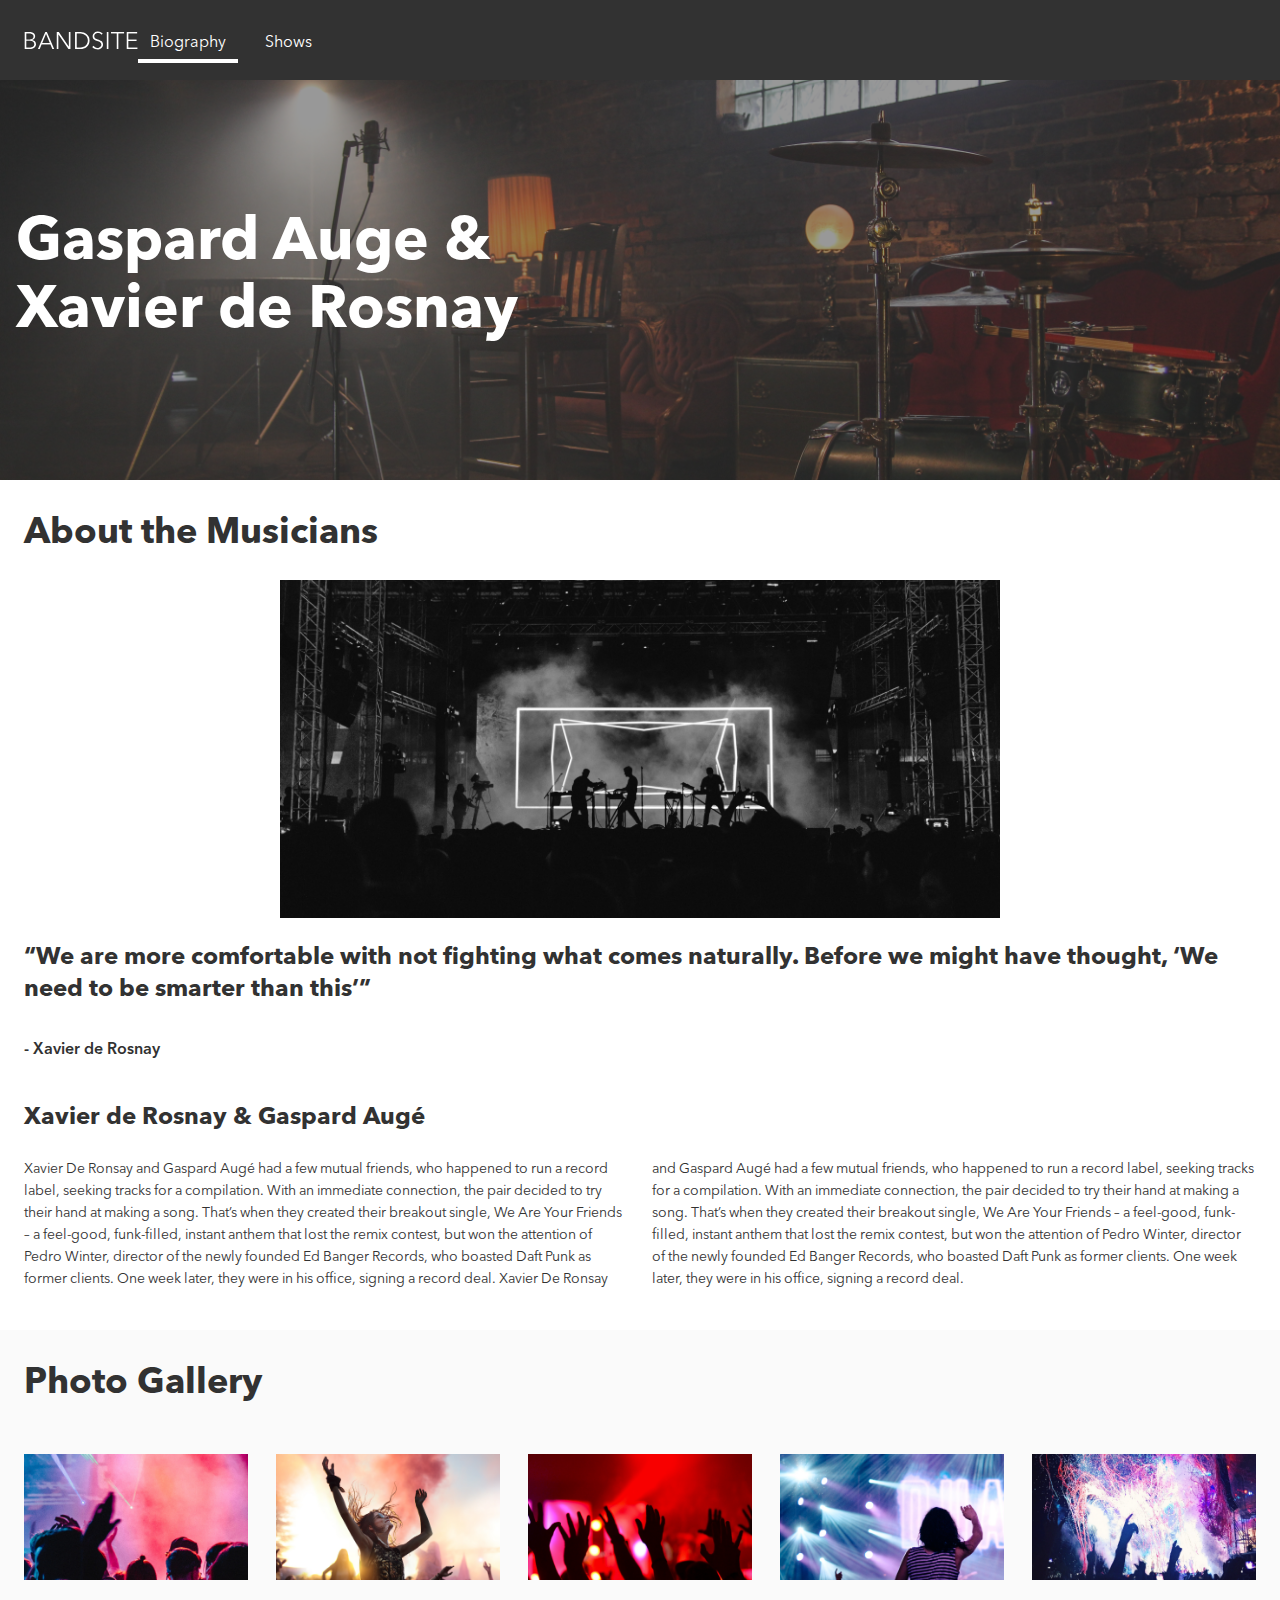
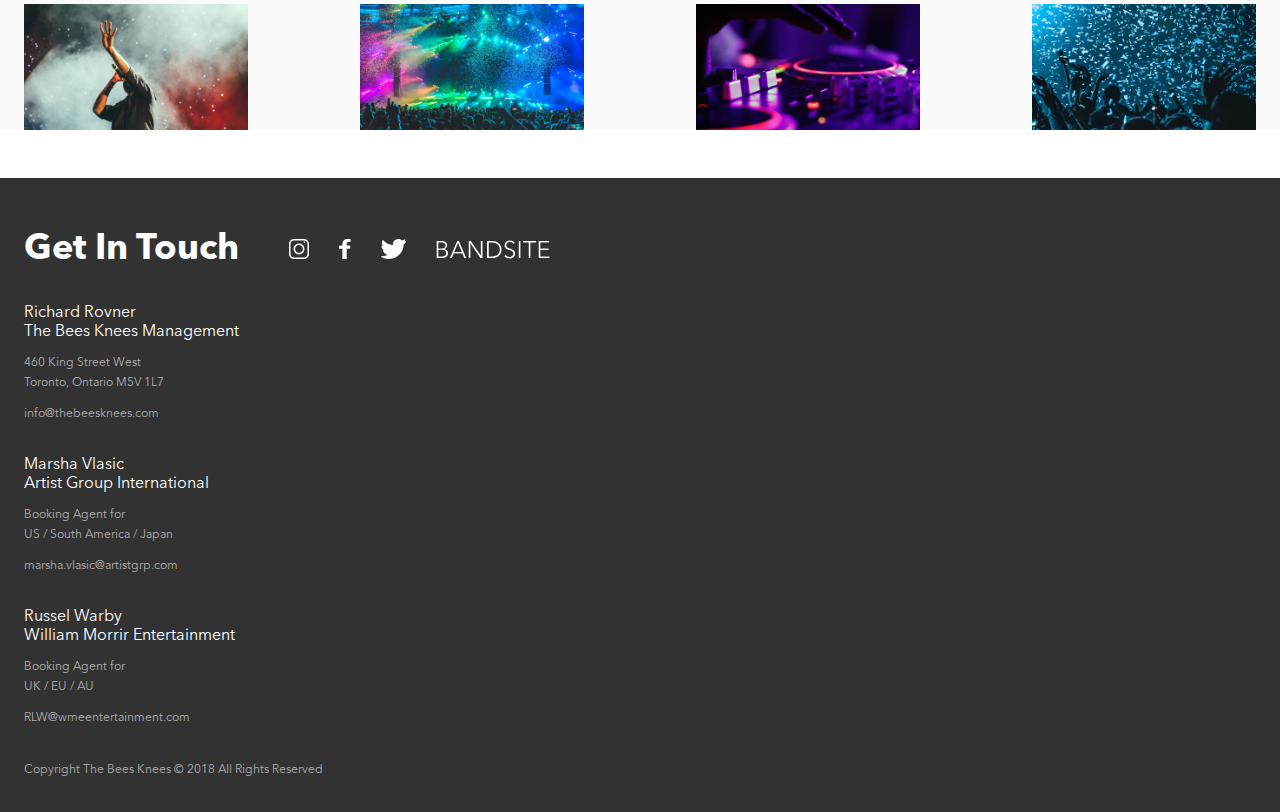
==== sprint-1/biography/index.html @ c5483851 "first commit" ====
<!DOCTYPE html>
<html lang="en">
<head>
    <meta charset="UTF-8">
    <meta name="viewport" content="width=device-width, initial-scale=1.0">
    <meta http-equiv="X-UA-Compatible" content="ie=edge">
    <link rel="stylesheet" href="../styles/styles.css">
    <title>BANDSITE</title>
</head>
<body>
    <header class="header">
        <nav class="header__nav-bar">
            <a class="header__logo-link" href="../home/index.html"><img class="header__nav-logo" src="../assets/logo/logo-bandsite.svg" alt="bandsite logo and can link you to the homepage"></a>
            <ul class="header__nav-list">
                <li class="header__nav-list-item header__current-site"><a class="header__nav-link" href="index.html">Biography</a></li>
                <li class="header__nav-list-item"><a class="header__nav-link" href="../shows/index.html">Shows</a></li>
            </ul>
        </nav>
    </header>
    <section class="hero">
        <img class="hero__img" src="../assets/images/hero-image.jpg" alt="hero image of usual band instruments">
        <h1 class="hero__txt font-header font-hero-header">Gaspard Auge &<br>Xavier de Rosnay</h1>
    </section>
    <main class="main">
        <article class="main__article">
            <h1 class="main__article-title font-header">About the Musicians</h1>
            <img class="main__article-img" src="../assets/images/article-image.jpg" alt="silhouette of a band on stage">
            <h2  class="main__quote font-subheader font-header2">“We are more comfortable with not fighting what comes naturally. Before we might have thought, ‘We need to be smarter than this’”</h2>
            <p class="main__quotee font-subheader">- Xavier de Rosnay</p>
            <h2 class="main__musician-name font-subheader font-header2">Xavier de Rosnay & Gaspard Augé</h2>
            <p class="main__musician-info font-paragraph">Xavier De Ronsay and Gaspard Augé had a few mutual friends, who happened to run a record label, seeking tracks for a compilation. With an immediate connection, the pair decided to try their hand at making a song. That’s when they created their breakout single, We Are Your Friends – a feel-good, funk-filled, instant anthem that lost the remix contest, but won the attention of Pedro Winter, director of the newly founded Ed Banger Records, who boasted Daft Punk as former clients. One week later, they were in his office, signing a record deal. Xavier De Ronsay and Gaspard Augé had a few mutual friends, who happened to run a record label, seeking tracks for a compilation. With an immediate connection, the pair decided to try their hand at making a song. That’s when they created their breakout single, We Are Your Friends – a feel-good, funk-filled, instant anthem that lost the remix contest, but won the attention of Pedro Winter, director of the newly founded Ed Banger Records, who boasted Daft Punk as former clients. One week later, they were in his office, signing a record deal.</p>
        </article>
        <section class="main__gallery">
            <h1 class="main__gallery-title font-header">Photo Gallery</h1>
            <section class="gallery main__gallery-imgs">
                <img class="gallery__img" src="../assets/images/Photo-gallery-1.jpg" alt="silhouette of a crowd">
                <img class="gallery__img" src="../assets/images/Photo-gallery-2.jpg" alt="women with her arm raised">
                <img class="gallery__img" src="../assets/images/Photo-gallery-3.jpg" alt="hands in the air">
                <img class="gallery__img" src="../assets/images/Photo-gallery-4.jpg" alt="a person facing a stage">
                <img class="gallery__img" src="../assets/images/Photo-gallery-5.jpg" alt="a blast of confetti">
                <img class="gallery__img" src="../assets/images/Photo-gallery-6.jpg" alt="singer surrounded by visual effects">
                <img class="gallery__img" src="../assets/images/Photo-gallery-7.jpg" alt="stage lit with color">
                <img class="gallery__img" src="../assets/images/Photo-gallery-8.jpg" alt="dj turn table"">
                <img class="gallery__img" src="../assets/images/Photo-gallery-9.jpg" alt="confetti raining on a crowd">
            </section>
        </section>
    </main>
    <footer class="footer">
        <nav class="footer__nav-bar">
            <h1 class="footer__nav-greeting font-header">Get In Touch</h1>
            <ul class="footer__nav-list">
                <li class="footer__nav-list-item"><a class="footer__nav-link" href=""><img class="footer__nav-img" src="../assets/icons/icon-instagram.svg" alt="instagram logo"></a></li>
                <li class="footer__nav-list-item"><a class="footer__nav-link" href=""><img class="footer__nav-img" src="../assets/icons/icon-facebook.svg" alt="facebook logo"></a></li>
                <li class="footer__nav-list-item"><a class="footer__nav-link" href=""><img class="footer__nav-img" src="../assets/icons/icon-twitter.svg" alt="twitter logo"></a></li>
            </ul>
            <a class="footer__nav-link"><img class="footer__nav-logo-img" src="../assets/logo/logo-bandsite.svg" alt="bandsite logo and is a link that takes you to the homepage"></a>
        </nav>
        <section class="footer__contacts">
            <article class="footer__contact-info">
                <section class="footer__contact-name">Richard Rovner<br>The Bees Knees Management</section>
                <section class="footer__contact-address font-label">460 King Street West<br>Toronto, Ontario M5V 1L7</section>
                <section class="footer__contact-email"><a class="footer__contact-mailto font-label" href="mailto:info@thebeesknees.com">info@thebeesknees.com</a></section>
            </article>
            <article class="footer__contact-info">
                <section class="footer__contact-name">Marsha Vlasic<br>Artist Group International</section>
                <section class="footer__contact-address font-label">Booking Agent for<br>US / South America / Japan</section>
                <section class="footer__contact-email"><a class="footer__contact-mailto font-label" href="mailto:marsha.vlasic@artistgrp.com">marsha.vlasic@artistgrp.com</a></section>
            </article>
            <article class="footer__contact-info">
                <section class="footer__contact-name">Russel Warby<br>William Morrir Entertainment </section>
                <section class="footer__contact-address font-label">Booking Agent for<br>UK / EU / AU</section>
                <section class="footer__contact-email"><a class="footer__contact-mailto font-label" href="mailto:RLW@wmeentertainment.com">RLW@wmeentertainment.com</a></section>
            </article>
        </section>
        <section class="footer__copyright">
            <p class="footer__copyright-info font-label">Copyright The Bees Knees © 2018 All Rights Reserved</p>            
        </section>
    </footer>
</body>
</html>
---- sprint-1/styles/styles.css ----
@import url(variables.scss);
@font-face {
  font-family: "Avenir Next";
  src: url(../assets/fonts/avenir-next-pro-lt/avenir-next-lt-pro-regular.otf);
}

@font-face {
  font-family: "avenir next demi bold";
  src: url(../assets/fonts/avenir-next-pro-lt/avenir-next-lt-pro-demi.otf);
}

@font-face {
  font-family: "avenir next bold";
  src: url(../assets/fonts/avenir-next-pro-lt/avenir-next-lt-pro-bold.otf);
}

html,
body {
  padding: 0;
  margin: 0;
  -webkit-box-sizing: border-box;
          box-sizing: border-box;
  font-family: "Avenir Next";
  color: #323232;
}

*,
*::before,
*::after {
  -webkit-box-sizing: inherit;
          box-sizing: inherit;
}

.font-label {
  font-size: 12px;
  line-height: 20px;
  color: #AFAFAF;
  text-decoration: none;
}

.font-paragraph {
  font-size: 13px;
  line-height: 18px;
}

.font-subheader {
  font-family: "avenir next demi bold";
  font-size: 14px;
  line-height: 22px;
}

.font-header {
  font-family: "avenir next bold";
  font-size: 24px;
  line-height: 32px;
}

.header__nav-bar {
  background-color: #323232;
  width: 100%;
  height: 80px;
  display: -webkit-box;
  display: -ms-flexbox;
  display: flex;
  -webkit-box-orient: vertical;
  -webkit-box-direction: normal;
      -ms-flex-direction: column;
          flex-direction: column;
  -webkit-box-align: center;
      -ms-flex-align: center;
          align-items: center;
  -webkit-box-pack: end;
      -ms-flex-pack: end;
          justify-content: flex-end;
}

.header__logo-link {
  height: 19px;
}

.header__nav-list {
  width: 100%;
  list-style: none;
  padding: 16px 0 0 0;
  margin: 0;
  display: -webkit-box;
  display: -ms-flexbox;
  display: flex;
}

.header__nav-list-item {
  width: 50%;
  text-align: center;
}

.header__current-site {
  padding: 0 0 6px 0;
  border-bottom: solid 4px white;
}

.header__nav-link {
  color: white;
  text-decoration: none;
}

.hero {
  display: -webkit-box;
  display: -ms-flexbox;
  display: flex;
  -webkit-box-orient: horizontal;
  -webkit-box-direction: normal;
      -ms-flex-flow: row wrap;
          flex-flow: row wrap;
  position: relative;
  background-color: rgba(50, 50, 50, 0.5);
}

.hero__img {
  z-index: -1;
  width: 100%;
  height: 183px;
  -o-object-fit: cover;
     object-fit: cover;
}

.hero__txt {
  color: white;
  position: absolute;
  top: 60px;
  left: 16px;
  margin: 0;
}

.main__article {
  padding: 0 16px;
  display: -webkit-box;
  display: -ms-flexbox;
  display: flex;
  -webkit-box-orient: vertical;
  -webkit-box-direction: normal;
      -ms-flex-flow: column wrap;
          flex-flow: column wrap;
}

.main__article-title {
  padding: 32px 0 0 0;
  margin: 0;
}

.main__article-img {
  -ms-flex-item-align: center;
      -ms-grid-row-align: center;
      align-self: center;
  width: 288px;
  padding: 24px 0 0 0;
}

.main__quote {
  padding: 24px 0 0 0;
  margin: 0;
}

.main__quotee {
  padding: 32px 0 0 0;
  margin: 0;
}

.main__musician-name {
  padding: 40px 0 0 0;
  margin: 0;
}

.main__musician-info {
  padding: 24px 0 40px 0;
  margin: 0;
}

.main__gallery {
  padding: 0 16px;
  display: -webkit-box;
  display: -ms-flexbox;
  display: flex;
  -webkit-box-orient: vertical;
  -webkit-box-direction: normal;
      -ms-flex-direction: column;
          flex-direction: column;
  background-color: #FAFAFA;
}

.main__gallery-title {
  padding: 32px 0 24px 0;
  margin: 0;
}

.gallery {
  display: -webkit-box;
  display: -ms-flexbox;
  display: flex;
  -webkit-box-orient: vertical;
  -webkit-box-direction: normal;
      -ms-flex-direction: column;
          flex-direction: column;
  -webkit-box-align: center;
      -ms-flex-align: center;
          align-items: center;
}

.gallery__img {
  width: 288px;
  padding: 0 0 16px 0;
}

.footer {
  background-color: #323232;
  width: 100%;
  color: white;
  padding: 0 11px;
}

.footer__nav-greeting {
  margin: 0;
  padding: 48px 0 0 0;
  font-size: 36px;
}

.footer__nav-list {
  list-style: none;
  width: 130px;
  padding: 28px 0 0 5px;
  margin: 0;
  display: -webkit-box;
  display: -ms-flexbox;
  display: flex;
  -webkit-box-pack: justify;
      -ms-flex-pack: justify;
          justify-content: space-between;
}

.footer__nav-logo-img {
  display: none;
}

.footer__contact-name {
  padding: 32px 0 0 0;
}

.footer__contact-address {
  padding: 11px 0 0 0;
}

.footer__contact-email {
  padding: 11px 0 0 0;
}

.footer__copyright-info {
  margin: 0;
  padding: 32px 0;
}

@media screen and (min-width: 768px) {
  .font-label {
    font-size: 12px;
    line-height: 20px;
  }
  .font-list-contact {
    font-size: 14px;
    line-height: 20px;
  }
  .font-paragraph {
    font-size: 14px;
    line-height: 22px;
  }
  .font-subheader {
    font-size: 16px;
    line-height: 24px;
  }
  .font-header2 {
    font-family: "avenir next bold";
    font-size: 24px;
    line-height: 32px;
  }
  .font-header {
    font-size: 36px;
    line-height: 44px;
  }
  .font-hero-header {
    font-family: "avenir next bold";
    font-size: 60px;
    line-height: 68px;
  }
  .header__nav-bar {
    -webkit-box-orient: horizontal;
    -webkit-box-direction: normal;
        -ms-flex-direction: row;
            flex-direction: row;
    padding: 0 24px;
  }
  .header__nav-list-item {
    width: 100px;
  }
  .hero__img {
    height: 400px;
  }
  .hero__txt {
    top: 130px;
  }
  .main__article {
    padding: 0 24px;
  }
  .main__article-img {
    width: 720px;
    height: 362px;
    -o-object-fit: cover;
       object-fit: cover;
  }
  .main__musician-info {
    -webkit-column-count: 2;
            column-count: 2;
    -webkit-column-gap: 24px;
            column-gap: 24px;
  }
  .main__gallery {
    padding: 0 24px;
  }
  .gallery {
    display: -webkit-box;
    display: -ms-flexbox;
    display: flex;
    -webkit-box-orient: horizontal;
    -webkit-box-direction: normal;
        -ms-flex-flow: row wrap;
            flex-flow: row wrap;
    -webkit-box-pack: justify;
        -ms-flex-pack: justify;
            justify-content: space-between;
  }
  .gallery__img {
    -webkit-box-sizing: content-box;
            box-sizing: content-box;
    width: 224px;
    height: 126px;
    -o-object-fit: cover;
       object-fit: cover;
    padding: 24px 0 0 0;
  }
  .footer {
    padding: 0 24px;
    margin: 48px 0 0 0;
  }
  .footer__nav-bar {
    display: -webkit-box;
    display: -ms-flexbox;
    display: flex;
    -webkit-box-align: baseline;
        -ms-flex-align: baseline;
            align-items: baseline;
  }
  .footer__nav-greeting {
    padding: 50px 0 0 0;
  }
  .footer__nav-list {
    padding: 0 0 0 50px;
    width: auto;
  }
  .footer__nav-list-item {
    padding: 0 30px 0 0;
  }
  .footer__nav-logo-img {
    display: inline-block;
  }
}
/*# sourceMappingURL=styles.css.map */
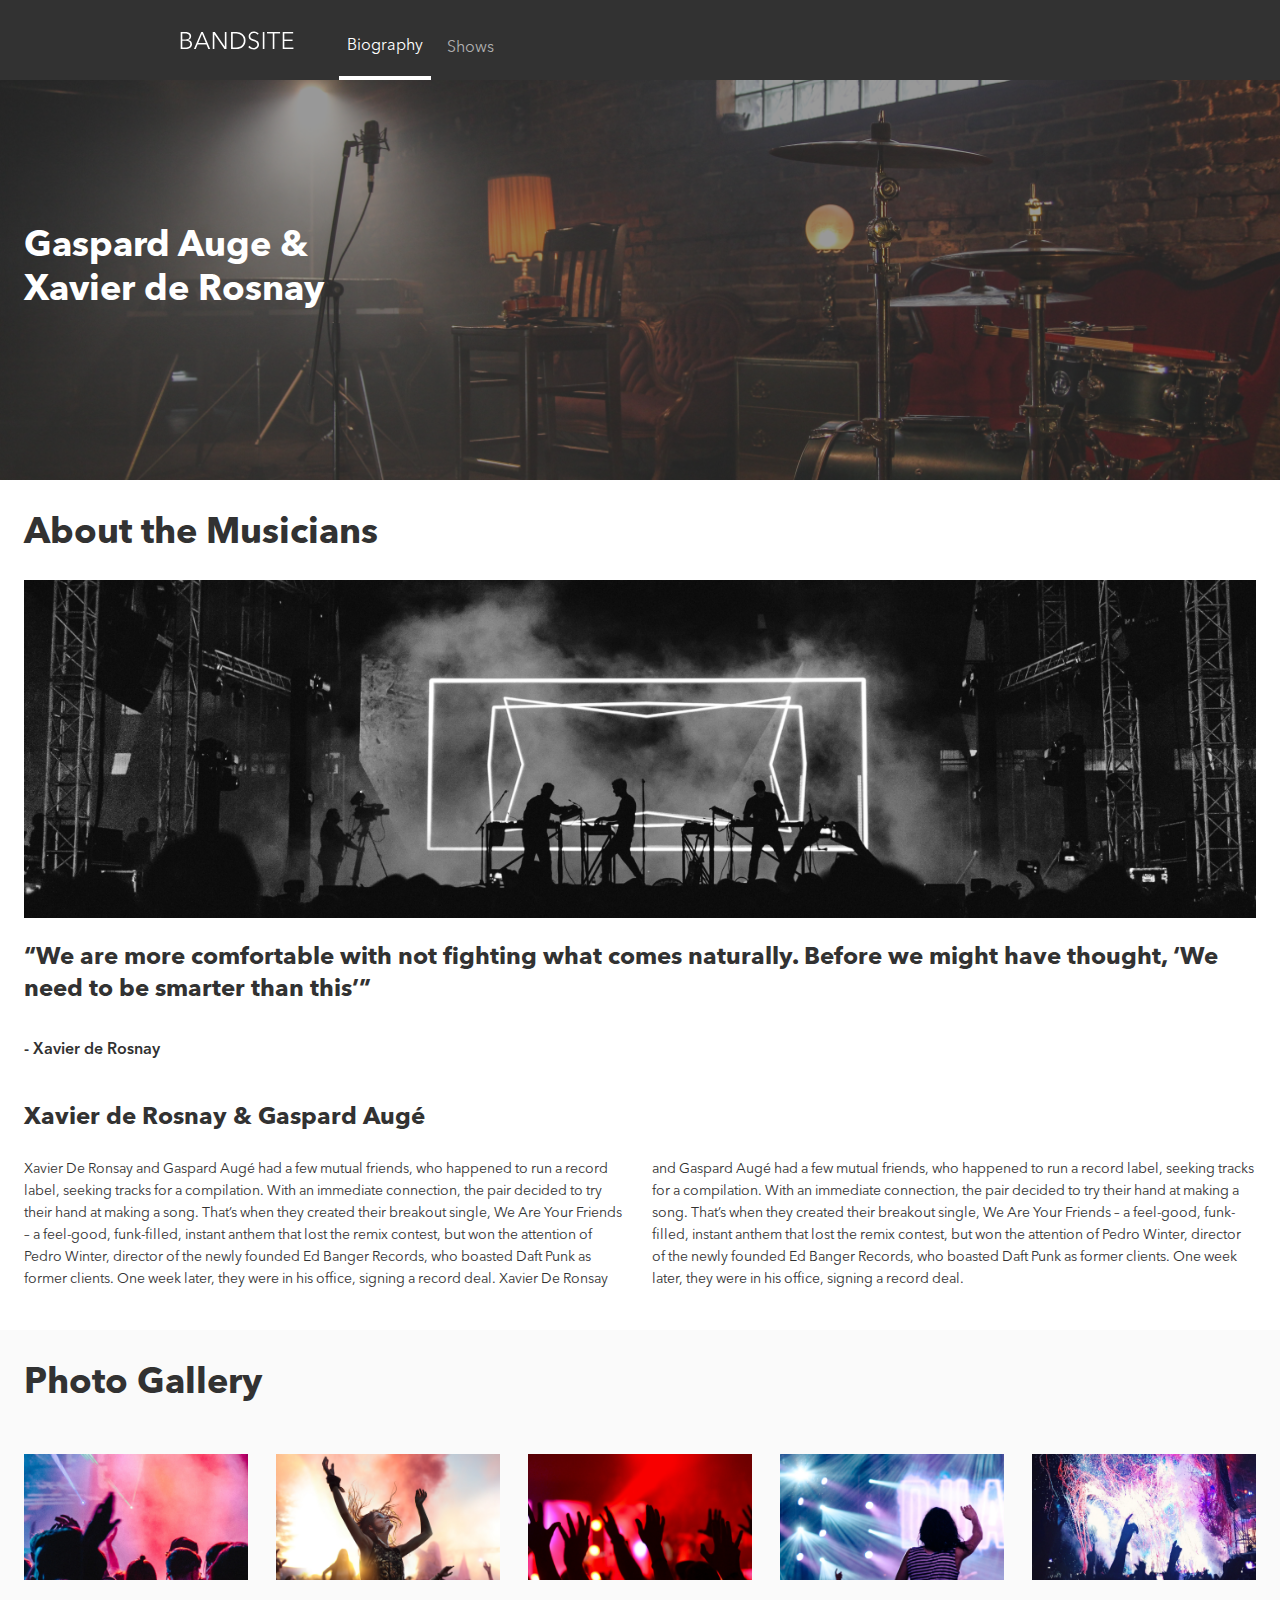
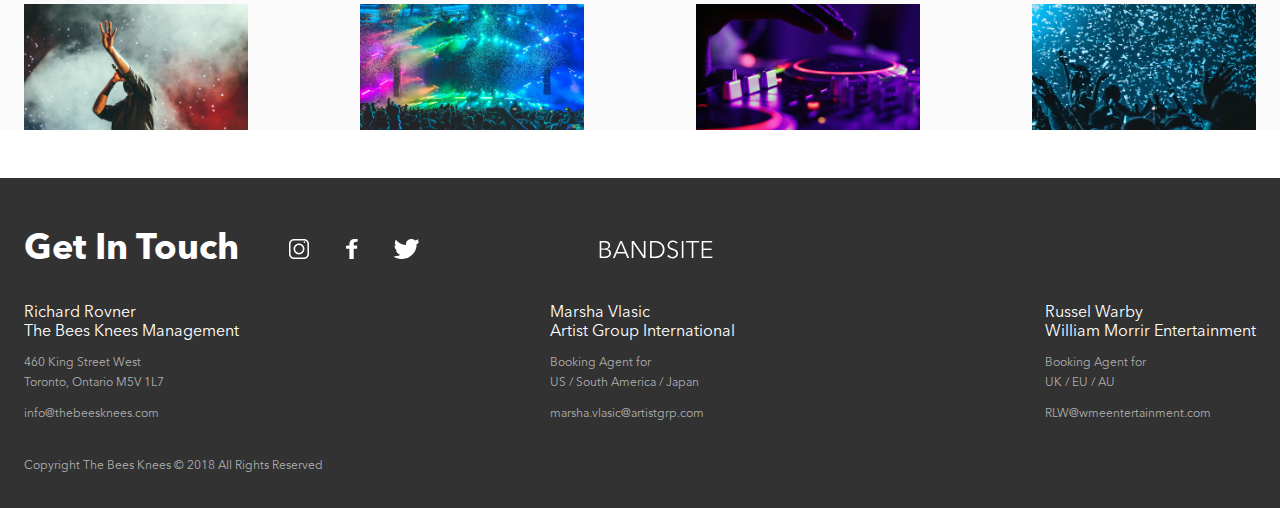
==== commit 0aa661b4: "completed tablet view" ====
--- a/sprint-1/biography/index.html
+++ b/sprint-1/biography/index.html
@@ -12,7 +12,7 @@
         <nav class="header__nav-bar">
             <a class="header__logo-link" href="../home/index.html"><img class="header__nav-logo" src="../assets/logo/logo-bandsite.svg" alt="bandsite logo and can link you to the homepage"></a>
             <ul class="header__nav-list">
-                <li class="header__nav-list-item header__current-site"><a class="header__nav-link" href="index.html">Biography</a></li>
+                <li class="header__nav-list-item header__current-site"><a class="header__nav-link header__current-link" href="index.html">Biography</a></li>
                 <li class="header__nav-list-item"><a class="header__nav-link" href="../shows/index.html">Shows</a></li>
             </ul>
         </nav>
@@ -73,7 +73,7 @@
             </article>
         </section>
         <section class="footer__copyright">
-            <p class="footer__copyright-info font-label">Copyright The Bees Knees © 2018 All Rights Reserved</p>            
+            <p class="footer__copyright-info font-label">Copyright The Bees Knees © 2018<br class="footer__copyright-break"> All Rights Reserved</p>            
         </section>
     </footer>
 </body>
--- a/sprint-1/styles/styles.css
+++ b/sprint-1/styles/styles.css
@@ -38,9 +38,21 @@
   text-decoration: none;
 }
 
+.font-list-contact {
+  font-size: 14px;
+  line-height: 20px;
+}
+
 .font-paragraph {
   font-size: 13px;
   line-height: 18px;
+}
+
+@media screen and (min-width: 321px) {
+  .font-paragraph {
+    font-size: 14px;
+    line-height: 22px;
+  }
 }
 
 .font-subheader {
@@ -49,10 +61,36 @@
   line-height: 22px;
 }
 
+@media screen and (min-width: 321px) {
+  .font-subheader {
+    font-size: 16px;
+    line-height: 24px;
+  }
+}
+
+@media screen and (min-width: 321px) {
+  .font-header2 {
+    font-family: "avenir next bold";
+    font-size: 24px;
+    line-height: 32px;
+  }
+}
+
 .font-header {
   font-family: "avenir next bold";
   font-size: 24px;
   line-height: 32px;
+}
+
+@media screen and (min-width: 321px) {
+  .font-header {
+    font-size: 36px;
+    line-height: 44px;
+  }
+}
+
+.header {
+  width: 100%;
 }
 
 .header__nav-bar {
@@ -74,10 +112,39 @@
           justify-content: flex-end;
 }
 
+@media screen and (min-width: 321px) {
+  .header__nav-bar {
+    -webkit-box-orient: horizontal;
+    -webkit-box-direction: normal;
+        -ms-flex-direction: row;
+            flex-direction: row;
+    padding: 0 24px;
+    -webkit-box-align: baseline;
+        -ms-flex-align: baseline;
+            align-items: baseline;
+    -webkit-box-pack: start;
+        -ms-flex-pack: start;
+            justify-content: flex-start;
+    overflow: auto;
+  }
+}
+
+@media screen and (min-width: 321px) and (min-width: 769px) {
+  .header__nav-bar {
+    padding: 0 180px;
+  }
+}
+
 .header__logo-link {
   height: 19px;
 }
 
+@media screen and (min-width: 321px) {
+  .header__logo-link {
+    padding: 0 45px 0 0;
+  }
+}
+
 .header__nav-list {
   width: 100%;
   list-style: none;
@@ -86,6 +153,12 @@
   display: -webkit-box;
   display: -ms-flexbox;
   display: flex;
+}
+
+@media screen and (min-width: 321px) {
+  .header__nav-list {
+    padding: 0;
+  }
 }
 
 .header__nav-list-item {
@@ -93,14 +166,38 @@
   text-align: center;
 }
 
+@media screen and (min-width: 321px) {
+  .header__nav-list-item {
+    width: auto;
+    height: 80px;
+    display: -webkit-box;
+    display: -ms-flexbox;
+    display: flex;
+    -webkit-box-align: center;
+        -ms-flex-align: center;
+            align-items: center;
+    padding: 16px 16px 0 16px;
+  }
+}
+
 .header__current-site {
   padding: 0 0 6px 0;
   border-bottom: solid 4px white;
 }
 
+@media screen and (min-width: 321px) {
+  .header__current-site {
+    padding: 16px 8px 0 8px;
+  }
+}
+
 .header__nav-link {
-  color: white;
+  color: #AFAFAF;
   text-decoration: none;
+}
+
+.header__current-link {
+  color: #FFFFFF;
 }
 
 .hero {
@@ -123,6 +220,12 @@
      object-fit: cover;
 }
 
+@media screen and (min-width: 321px) {
+  .hero__img {
+    height: 400px;
+  }
+}
+
 .hero__txt {
   color: white;
   position: absolute;
@@ -131,6 +234,13 @@
   margin: 0;
 }
 
+@media screen and (min-width: 321px) {
+  .hero__txt {
+    top: 145px;
+    left: 24px;
+  }
+}
+
 .main__article {
   padding: 0 16px;
   display: -webkit-box;
@@ -142,6 +252,12 @@
           flex-flow: column wrap;
 }
 
+@media screen and (min-width: 321px) {
+  .main__article {
+    padding: 0 24px;
+  }
+}
+
 .main__article-title {
   padding: 32px 0 0 0;
   margin: 0;
@@ -151,8 +267,17 @@
   -ms-flex-item-align: center;
       -ms-grid-row-align: center;
       align-self: center;
-  width: 288px;
+  width: 100%;
+  height: 145px;
   padding: 24px 0 0 0;
+  -o-object-fit: cover;
+     object-fit: cover;
+}
+
+@media screen and (min-width: 321px) {
+  .main__article-img {
+    height: 362px;
+  }
 }
 
 .main__quote {
@@ -173,6 +298,15 @@
 .main__musician-info {
   padding: 24px 0 40px 0;
   margin: 0;
+}
+
+@media screen and (min-width: 321px) {
+  .main__musician-info {
+    -webkit-column-count: 2;
+            column-count: 2;
+    -webkit-column-gap: 24px;
+            column-gap: 24px;
+  }
 }
 
 .main__gallery {
@@ -185,6 +319,12 @@
       -ms-flex-direction: column;
           flex-direction: column;
   background-color: #FAFAFA;
+}
+
+@media screen and (min-width: 321px) {
+  .main__gallery {
+    padding: 0 24px;
+  }
 }
 
 .main__gallery-title {
@@ -205,123 +345,7 @@
           align-items: center;
 }
 
-.gallery__img {
-  width: 288px;
-  padding: 0 0 16px 0;
-}
-
-.footer {
-  background-color: #323232;
-  width: 100%;
-  color: white;
-  padding: 0 11px;
-}
-
-.footer__nav-greeting {
-  margin: 0;
-  padding: 48px 0 0 0;
-  font-size: 36px;
-}
-
-.footer__nav-list {
-  list-style: none;
-  width: 130px;
-  padding: 28px 0 0 5px;
-  margin: 0;
-  display: -webkit-box;
-  display: -ms-flexbox;
-  display: flex;
-  -webkit-box-pack: justify;
-      -ms-flex-pack: justify;
-          justify-content: space-between;
-}
-
-.footer__nav-logo-img {
-  display: none;
-}
-
-.footer__contact-name {
-  padding: 32px 0 0 0;
-}
-
-.footer__contact-address {
-  padding: 11px 0 0 0;
-}
-
-.footer__contact-email {
-  padding: 11px 0 0 0;
-}
-
-.footer__copyright-info {
-  margin: 0;
-  padding: 32px 0;
-}
-
-@media screen and (min-width: 768px) {
-  .font-label {
-    font-size: 12px;
-    line-height: 20px;
-  }
-  .font-list-contact {
-    font-size: 14px;
-    line-height: 20px;
-  }
-  .font-paragraph {
-    font-size: 14px;
-    line-height: 22px;
-  }
-  .font-subheader {
-    font-size: 16px;
-    line-height: 24px;
-  }
-  .font-header2 {
-    font-family: "avenir next bold";
-    font-size: 24px;
-    line-height: 32px;
-  }
-  .font-header {
-    font-size: 36px;
-    line-height: 44px;
-  }
-  .font-hero-header {
-    font-family: "avenir next bold";
-    font-size: 60px;
-    line-height: 68px;
-  }
-  .header__nav-bar {
-    -webkit-box-orient: horizontal;
-    -webkit-box-direction: normal;
-        -ms-flex-direction: row;
-            flex-direction: row;
-    padding: 0 24px;
-  }
-  .header__nav-list-item {
-    width: 100px;
-  }
-  .hero__img {
-    height: 400px;
-  }
-  .hero__txt {
-    top: 130px;
-  }
-  .main__article {
-    padding: 0 24px;
-  }
-  .main__article-img {
-    width: 720px;
-    height: 362px;
-    -o-object-fit: cover;
-       object-fit: cover;
-  }
-  .main__musician-info {
-    -webkit-column-count: 2;
-            column-count: 2;
-    -webkit-column-gap: 24px;
-            column-gap: 24px;
-  }
-  .main__gallery {
-    padding: 0 24px;
-  }
+@media screen and (min-width: 321px) {
   .gallery {
     display: -webkit-box;
     display: -ms-flexbox;
@@ -334,6 +358,14 @@
         -ms-flex-pack: justify;
             justify-content: space-between;
   }
+}
+
+.gallery__img {
+  width: 288px;
+  padding: 0 0 16px 0;
+}
+
+@media screen and (min-width: 321px) {
   .gallery__img {
     -webkit-box-sizing: content-box;
             box-sizing: content-box;
@@ -343,6 +375,16 @@
        object-fit: cover;
     padding: 24px 0 0 0;
   }
+}
+
+.footer {
+  background-color: #323232;
+  width: 100%;
+  color: white;
+  padding: 0 11px;
+}
+
+@media screen and (min-width: 321px) {
   .footer {
     padding: 0 24px;
     margin: 48px 0 0 0;
@@ -354,19 +396,93 @@
     -webkit-box-align: baseline;
         -ms-flex-align: baseline;
             align-items: baseline;
-  }
+    -ms-flex-wrap: wrap;
+        flex-wrap: wrap;
+  }
+}
+
+.footer__nav-greeting {
+  margin: 0;
+  padding: 48px 0 0 0;
+  font-size: 36px;
+}
+
+@media screen and (min-width: 321px) {
   .footer__nav-greeting {
     padding: 50px 0 0 0;
   }
+}
+
+.footer__nav-list {
+  list-style: none;
+  width: 130px;
+  padding: 28px 0 0 5px;
+  margin: 0;
+  display: -webkit-box;
+  display: -ms-flexbox;
+  display: flex;
+  -webkit-box-pack: justify;
+      -ms-flex-pack: justify;
+          justify-content: space-between;
+}
+
+@media screen and (min-width: 321px) {
   .footer__nav-list {
-    padding: 0 0 0 50px;
-    width: auto;
-  }
-  .footer__nav-list-item {
-    padding: 0 30px 0 0;
-  }
+    -webkit-box-sizing: content-box;
+            box-sizing: content-box;
+    padding: 0 180px 0 50px;
+  }
+}
+
+.footer__nav-logo-img {
+  display: none;
+}
+
+@media screen and (min-width: 321px) {
   .footer__nav-logo-img {
     display: inline-block;
   }
 }
+
+@media screen and (min-width: 321px) {
+  .footer__nav-link {
+    padding: 16px 0 0 0;
+  }
+}
+
+@media screen and (min-width: 321px) {
+  .footer__contacts {
+    display: -webkit-box;
+    display: -ms-flexbox;
+    display: flex;
+    -ms-flex-wrap: wrap;
+        flex-wrap: wrap;
+    -webkit-box-pack: justify;
+        -ms-flex-pack: justify;
+            justify-content: space-between;
+  }
+}
+
+.footer__contact-name {
+  padding: 32px 0 0 0;
+}
+
+.footer__contact-address {
+  padding: 11px 0 0 0;
+}
+
+.footer__contact-email {
+  padding: 11px 0 0 0;
+}
+
+.footer__copyright-info {
+  margin: 0;
+  padding: 32px 0;
+}
+
+@media screen and (min-width: 321px) {
+  .footer__copyright-break {
+    display: none;
+  }
+}
 /*# sourceMappingURL=styles.css.map */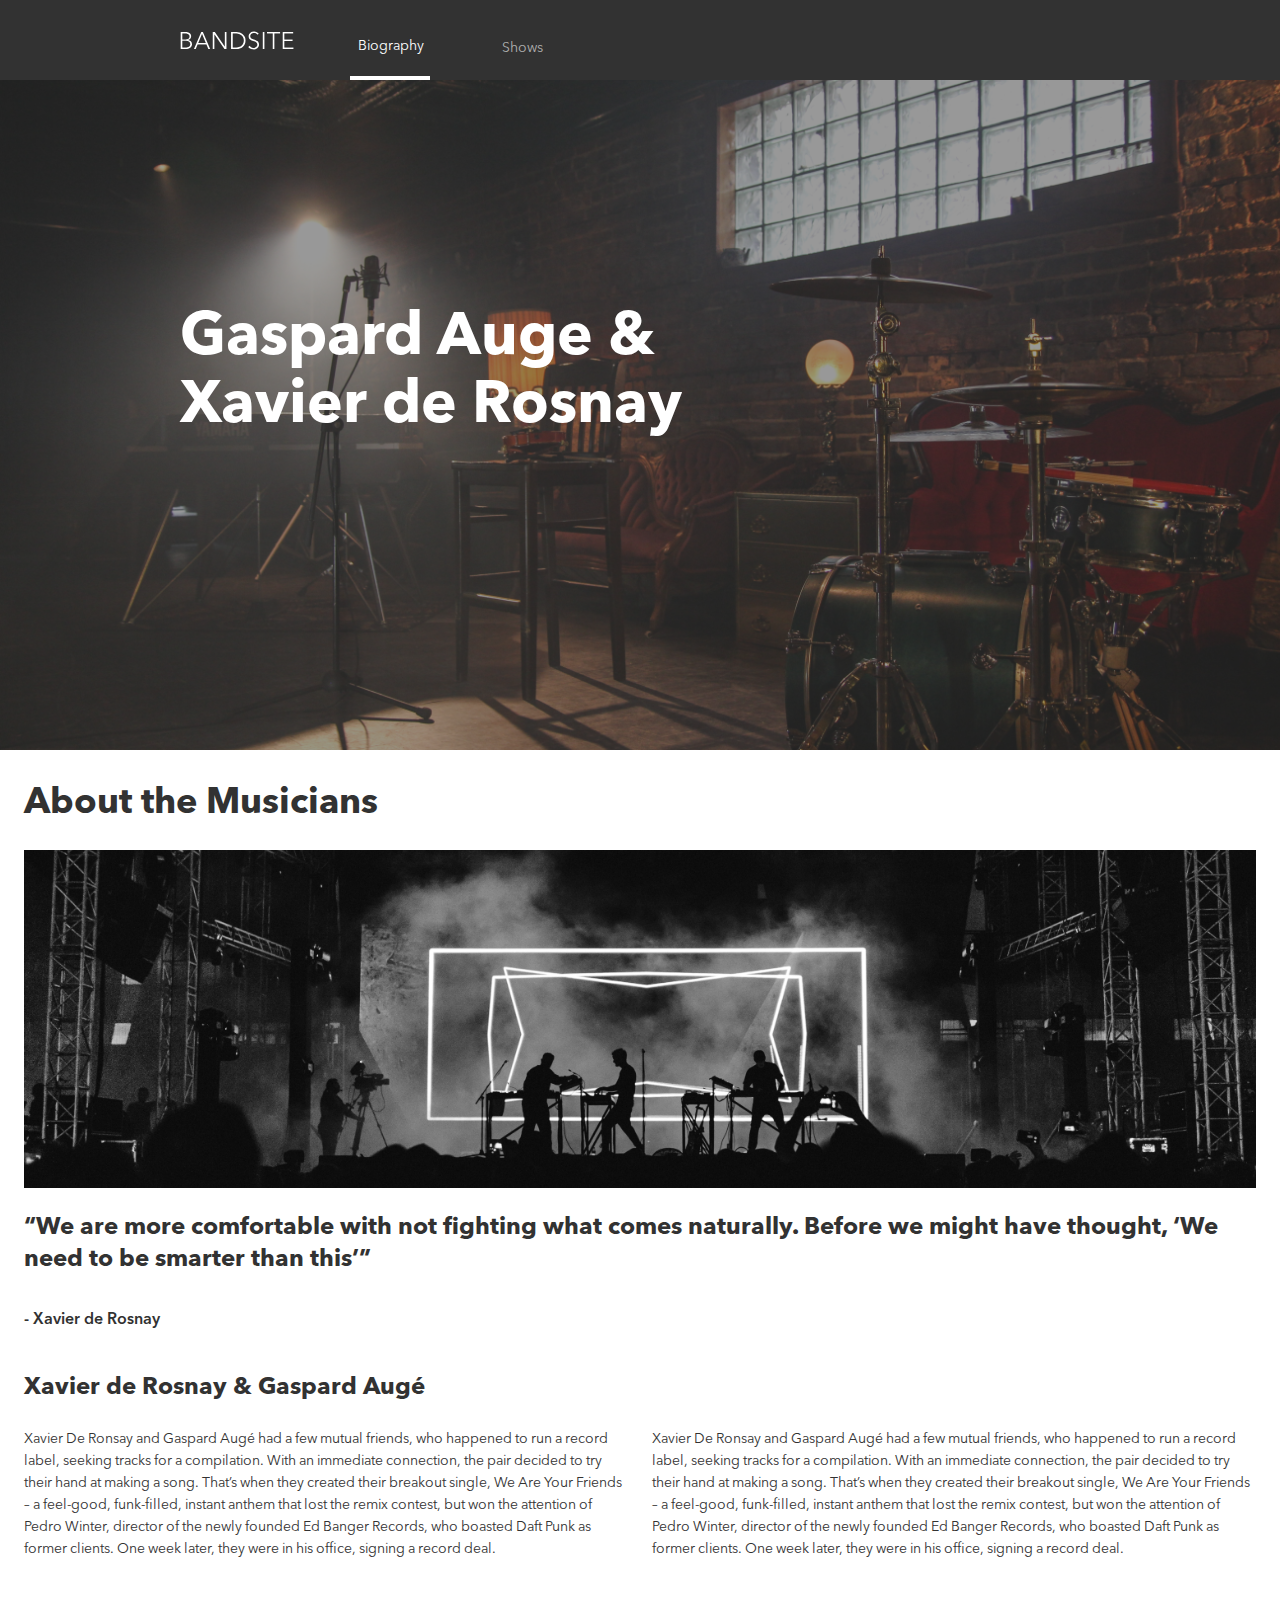
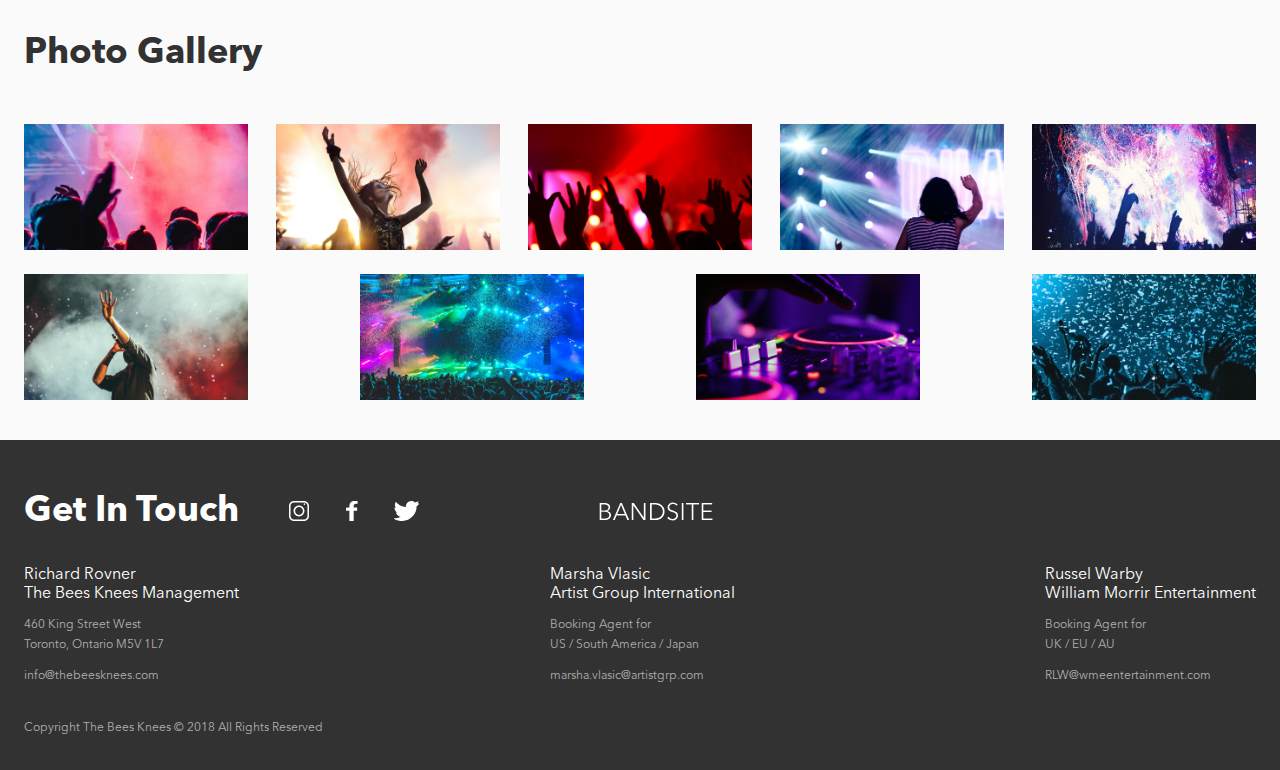
==== commit 34de0ade: "made corrections to the tablet and mobile views" ====
--- a/sprint-1/biography/index.html
+++ b/sprint-1/biography/index.html
@@ -19,7 +19,7 @@
     </header>
     <section class="hero">
         <img class="hero__img" src="../assets/images/hero-image.jpg" alt="hero image of usual band instruments">
-        <h1 class="hero__txt font-header font-hero-header">Gaspard Auge &<br>Xavier de Rosnay</h1>
+        <h1 class="hero__txt font-hero-header font-hero-header">Gaspard Auge &<br>Xavier de Rosnay</h1>
     </section>
     <main class="main">
         <article class="main__article">
@@ -28,8 +28,11 @@
             <h2  class="main__quote font-subheader font-header2">“We are more comfortable with not fighting what comes naturally. Before we might have thought, ‘We need to be smarter than this’”</h2>
             <p class="main__quotee font-subheader">- Xavier de Rosnay</p>
             <h2 class="main__musician-name font-subheader font-header2">Xavier de Rosnay & Gaspard Augé</h2>
-            <p class="main__musician-info font-paragraph">Xavier De Ronsay and Gaspard Augé had a few mutual friends, who happened to run a record label, seeking tracks for a compilation. With an immediate connection, the pair decided to try their hand at making a song. That’s when they created their breakout single, We Are Your Friends – a feel-good, funk-filled, instant anthem that lost the remix contest, but won the attention of Pedro Winter, director of the newly founded Ed Banger Records, who boasted Daft Punk as former clients. One week later, they were in his office, signing a record deal. Xavier De Ronsay and Gaspard Augé had a few mutual friends, who happened to run a record label, seeking tracks for a compilation. With an immediate connection, the pair decided to try their hand at making a song. That’s when they created their breakout single, We Are Your Friends – a feel-good, funk-filled, instant anthem that lost the remix contest, but won the attention of Pedro Winter, director of the newly founded Ed Banger Records, who boasted Daft Punk as former clients. One week later, they were in his office, signing a record deal.</p>
-        </article>
+            <section class="main__musician-info">
+                <p class="main__musician-text1 font-paragraph">Xavier De Ronsay and Gaspard Augé had a few mutual friends, who happened to run a record label, seeking tracks for a compilation. With an immediate connection, the pair decided to try their hand at making a song. That’s when they created their breakout single, We Are Your Friends – a feel-good, funk-filled, instant anthem that lost the remix contest, but won the attention of Pedro Winter, director of the newly founded Ed Banger Records, who boasted Daft Punk as former clients. One week later, they were in his office, signing a record deal.</p>
+                <p class="main__musician-text2 font-paragraph">Xavier De Ronsay and Gaspard Augé had a few mutual friends, who happened to run a record label, seeking tracks for a compilation. With an immediate connection, the pair decided to try their hand at making a song. That’s when they created their breakout single, We Are Your Friends – a feel-good, funk-filled, instant anthem that lost the remix contest, but won the attention of Pedro Winter, director of the newly founded Ed Banger Records, who boasted Daft Punk as former clients. One week later, they were in his office, signing a record deal.</p>
+            </section>
+            </article>
         <section class="main__gallery">
             <h1 class="main__gallery-title font-header">Photo Gallery</h1>
             <section class="gallery main__gallery-imgs">
--- a/sprint-1/styles/styles.css
+++ b/sprint-1/styles/styles.css
@@ -1,17 +1,17 @@
 @import url(variables.scss);
 @font-face {
   font-family: "Avenir Next";
-  src: url(../assets/fonts/avenir-next-pro-lt/avenir-next-lt-pro-regular.otf);
+  src: url(../assets/fonts/avenir-next-pro-lt/avenir-next-lt-pro-regular.otf) format("opentype");
 }
 
 @font-face {
   font-family: "avenir next demi bold";
-  src: url(../assets/fonts/avenir-next-pro-lt/avenir-next-lt-pro-demi.otf);
+  src: url(../assets/fonts/avenir-next-pro-lt/avenir-next-lt-pro-demi.otf) format("opentype");
 }
 
 @font-face {
   font-family: "avenir next bold";
-  src: url(../assets/fonts/avenir-next-pro-lt/avenir-next-lt-pro-bold.otf);
+  src: url(../assets/fonts/avenir-next-pro-lt/avenir-next-lt-pro-bold.otf) format("opentype");
 }
 
 html,
@@ -86,6 +86,19 @@
   .font-header {
     font-size: 36px;
     line-height: 44px;
+  }
+}
+
+.font-hero-header {
+  font-family: "avenir next bold";
+  font-size: 24px;
+  line-height: 32px;
+}
+
+@media screen and (min-width: 321px) {
+  .font-hero-header {
+    font-size: 60px;
+    line-height: 68px;
   }
 }
 
@@ -145,6 +158,12 @@
   }
 }
 
+@media screen and (min-width: 769px) {
+  .header__logo-link {
+    padding: 0 56px 0 0;
+  }
+}
+
 .header__nav-list {
   width: 100%;
   list-style: none;
@@ -177,6 +196,14 @@
         -ms-flex-align: center;
             align-items: center;
     padding: 16px 16px 0 16px;
+    width: 80px;
+    font-size: 14px;
+  }
+}
+
+@media screen and (min-width: 321px) and (min-width: 769px) {
+  .header__nav-list-item {
+    margin: 0 56px 0 0;
   }
 }
 
@@ -226,6 +253,12 @@
   }
 }
 
+@media screen and (min-width: 321px) and (min-width: 769px) {
+  .hero__img {
+    height: 670px;
+  }
+}
+
 .hero__txt {
   color: white;
   position: absolute;
@@ -236,13 +269,20 @@
 
 @media screen and (min-width: 321px) {
   .hero__txt {
-    top: 145px;
+    top: 135px;
     left: 24px;
   }
 }
 
+@media screen and (min-width: 321px) and (min-width: 769px) {
+  .hero__txt {
+    top: 225px;
+    left: 180px;
+  }
+}
+
 .main__article {
-  padding: 0 16px;
+  padding: 0 16px 40px 16px;
   display: -webkit-box;
   display: -ms-flexbox;
   display: flex;
@@ -254,7 +294,7 @@
 
 @media screen and (min-width: 321px) {
   .main__article {
-    padding: 0 24px;
+    padding: 0 24px 40px 24px;
   }
 }
 
@@ -295,18 +335,19 @@
   margin: 0;
 }
 
-.main__musician-info {
-  padding: 24px 0 40px 0;
-  margin: 0;
-}
-
 @media screen and (min-width: 321px) {
   .main__musician-info {
-    -webkit-column-count: 2;
-            column-count: 2;
-    -webkit-column-gap: 24px;
-            column-gap: 24px;
-  }
+    display: -ms-grid;
+    display: grid;
+    -ms-grid-columns: auto auto;
+        grid-template-columns: auto auto;
+    grid-gap: 24px;
+  }
+}
+
+.main__musician-text1, .main__musician-text2 {
+  padding: 24px 0 0 0;
+  margin: 0;
 }
 
 .main__gallery {
@@ -343,6 +384,7 @@
   -webkit-box-align: center;
       -ms-flex-align: center;
           align-items: center;
+  padding: 0 0 48px 0;
 }
 
 @media screen and (min-width: 321px) {
@@ -357,6 +399,7 @@
     -webkit-box-pack: justify;
         -ms-flex-pack: justify;
             justify-content: space-between;
+    padding: 0 0 40px 0;
   }
 }
 
@@ -387,7 +430,6 @@
 @media screen and (min-width: 321px) {
   .footer {
     padding: 0 24px;
-    margin: 48px 0 0 0;
   }
   .footer__nav-bar {
     display: -webkit-box;
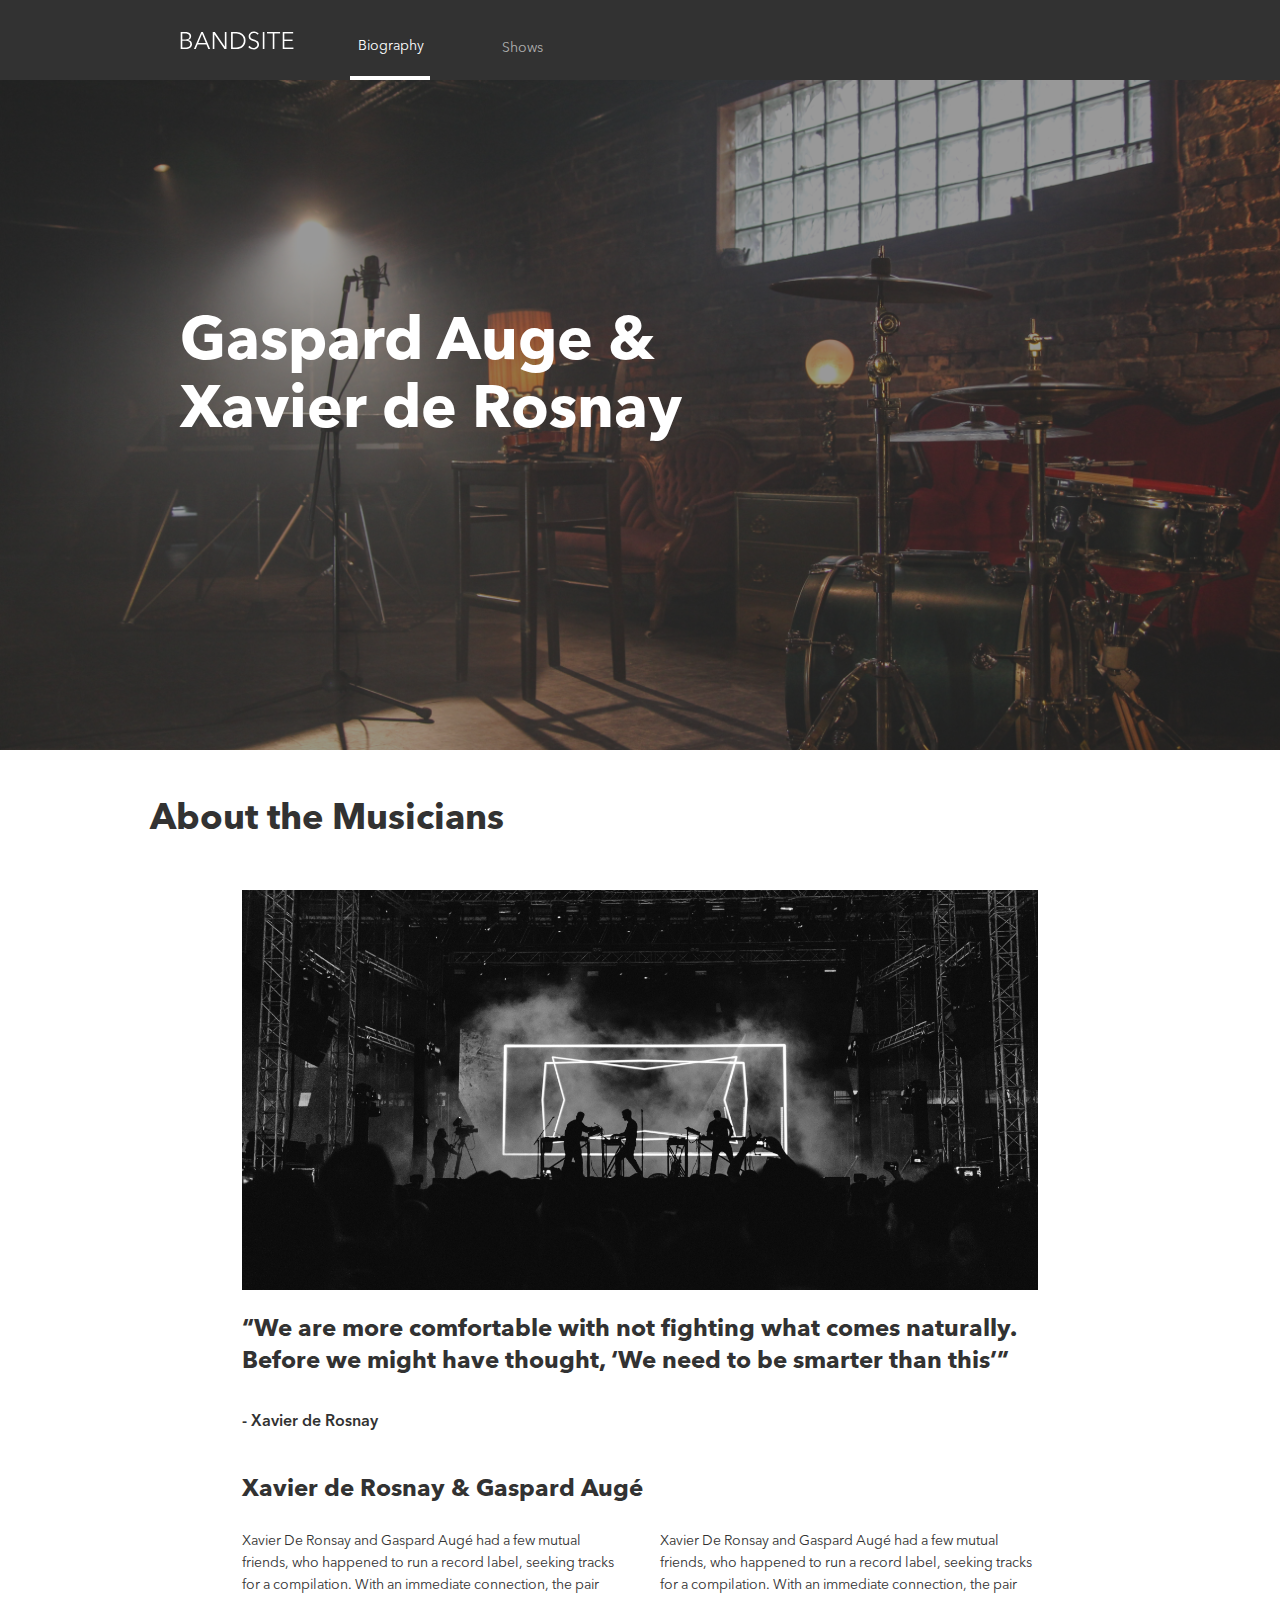
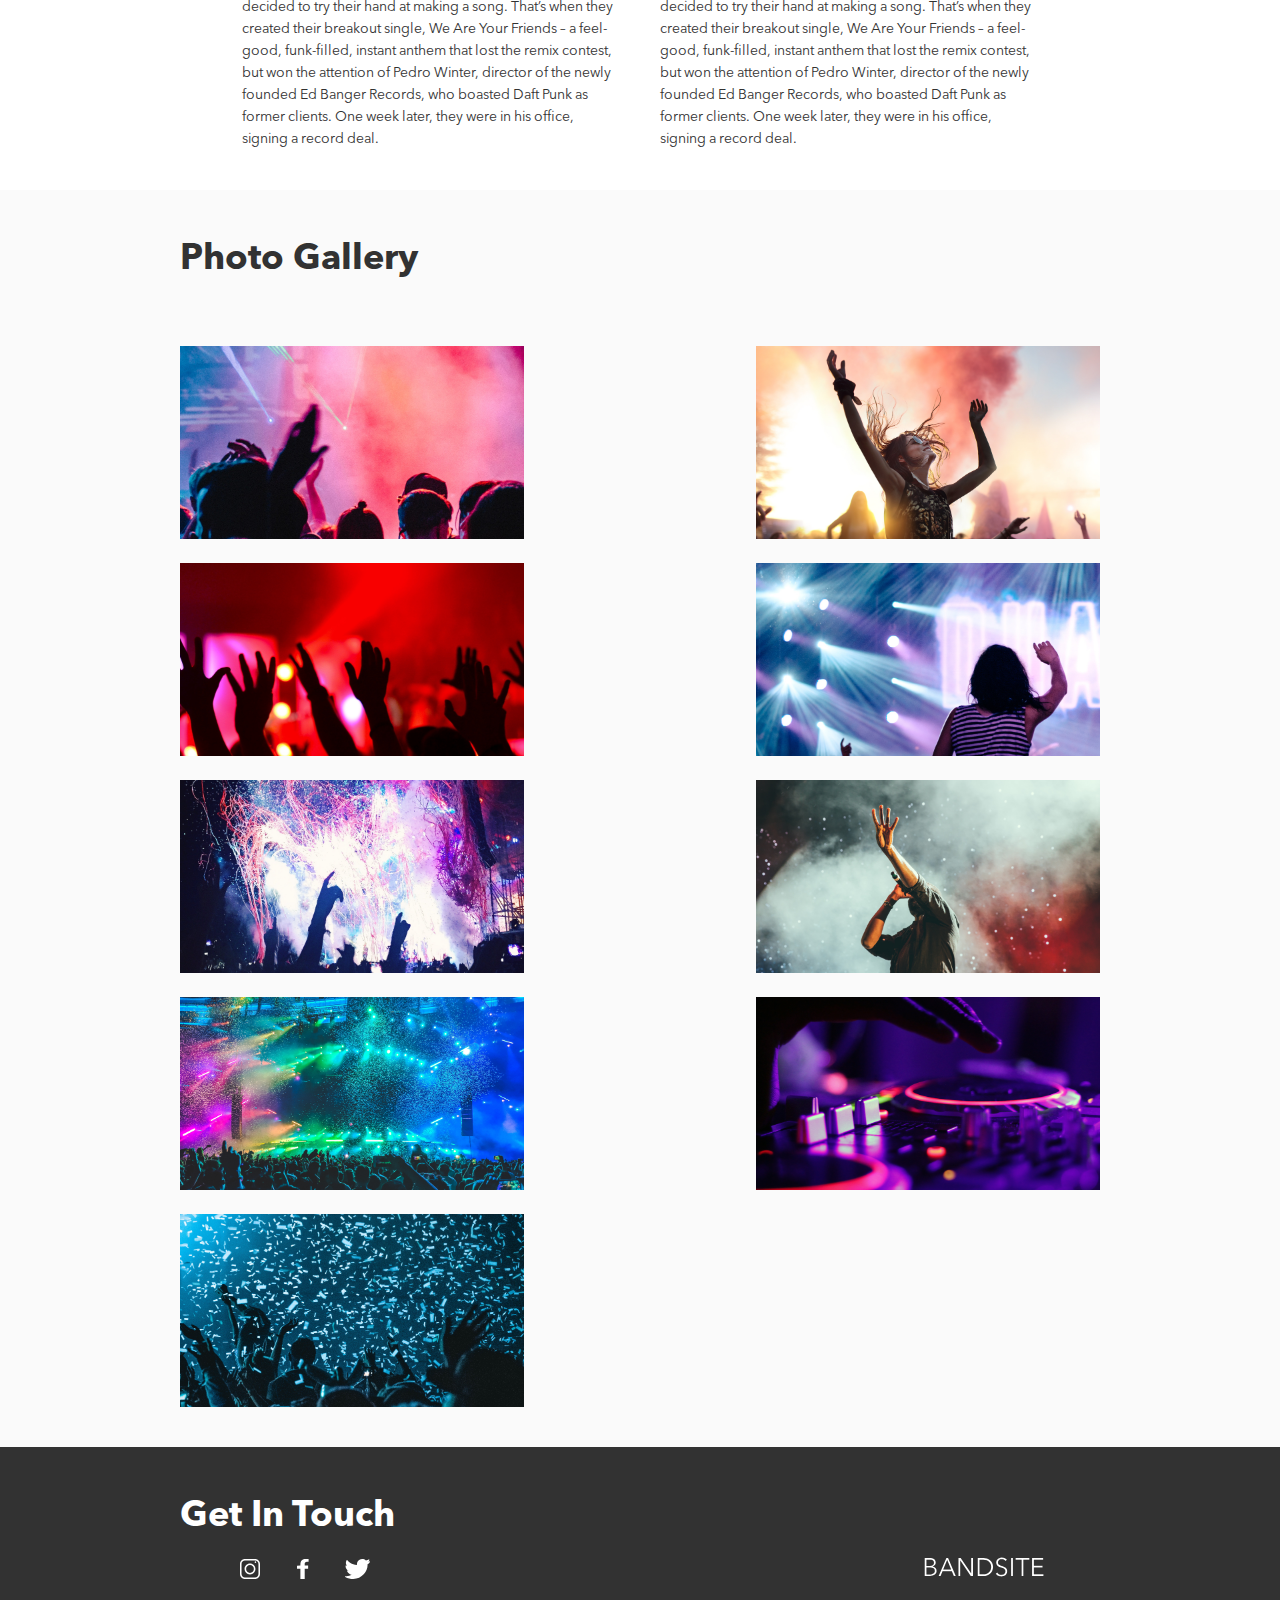
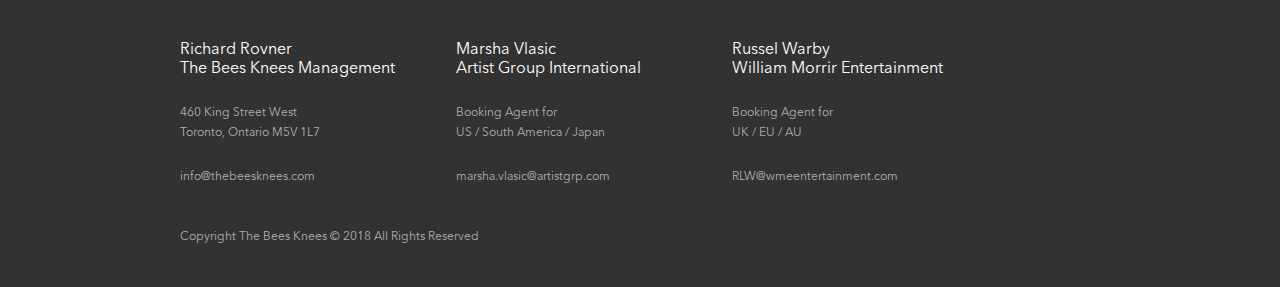
==== commit aee39bbe: "finished laptop view, will be cleaning up code later" ====
--- a/sprint-1/biography/index.html
+++ b/sprint-1/biography/index.html
@@ -25,7 +25,7 @@
         <article class="main__article">
             <h1 class="main__article-title font-header">About the Musicians</h1>
             <img class="main__article-img" src="../assets/images/article-image.jpg" alt="silhouette of a band on stage">
-            <h2  class="main__quote font-subheader font-header2">“We are more comfortable with not fighting what comes naturally. Before we might have thought, ‘We need to be smarter than this’”</h2>
+            <h2  class="main__quote font-subheader font-header2">“We are more comfortable with not fighting what comes naturally. <br class="main__quote-br">Before we might have thought, ‘We need to be smarter than this’”</h2>
             <p class="main__quotee font-subheader">- Xavier de Rosnay</p>
             <h2 class="main__musician-name font-subheader font-header2">Xavier de Rosnay & Gaspard Augé</h2>
             <section class="main__musician-info">
--- a/sprint-1/styles/styles.css
+++ b/sprint-1/styles/styles.css
@@ -276,8 +276,23 @@
 
 @media screen and (min-width: 321px) and (min-width: 769px) {
   .hero__txt {
-    top: 225px;
+    top: 230px;
     left: 180px;
+  }
+}
+
+@media screen and (min-width: 769px) {
+  .main {
+    display: -webkit-box;
+    display: -ms-flexbox;
+    display: flex;
+    -webkit-box-orient: vertical;
+    -webkit-box-direction: normal;
+        -ms-flex-direction: column;
+            flex-direction: column;
+    -webkit-box-align: center;
+        -ms-flex-align: center;
+            align-items: center;
   }
 }
 
@@ -298,9 +313,30 @@
   }
 }
 
+@media screen and (min-width: 321px) and (min-width: 769px) {
+  .main__article {
+    -webkit-box-sizing: content-box;
+            box-sizing: content-box;
+    padding: 0 180px 40px 180px;
+    -webkit-box-align: center;
+        -ms-flex-align: center;
+            align-items: center;
+  }
+}
+
 .main__article-title {
   padding: 32px 0 0 0;
   margin: 0;
+}
+
+@media screen and (min-width: 769px) {
+  .main__article-title {
+    padding: 48px 0 0 0;
+    -ms-flex-item-align: start;
+        align-self: flex-start;
+    position: relative;
+    right: 92px;
+  }
 }
 
 .main__article-img {
@@ -320,19 +356,55 @@
   }
 }
 
+@media screen and (min-width: 321px) and (min-width: 769px) {
+  .main__article-img {
+    width: 62.22222vw;
+    height: 31.25vw;
+    padding: 48px 0 0 0;
+  }
+}
+
 .main__quote {
   padding: 24px 0 0 0;
   margin: 0;
 }
 
+@media screen and (min-width: 769px) {
+  .main__quote {
+    width: 62.22222vw;
+  }
+}
+
+.main__quote-br {
+  display: none;
+}
+
+@media screen and (min-width: 769px) {
+  .main__quote-br {
+    display: inline;
+  }
+}
+
 .main__quotee {
   padding: 32px 0 0 0;
   margin: 0;
 }
 
+@media screen and (min-width: 769px) {
+  .main__quotee {
+    width: 62.22222vw;
+  }
+}
+
 .main__musician-name {
   padding: 40px 0 0 0;
   margin: 0;
+}
+
+@media screen and (min-width: 769px) {
+  .main__musician-name {
+    width: 62.22222vw;
+  }
 }
 
 @media screen and (min-width: 321px) {
@@ -345,9 +417,22 @@
   }
 }
 
+@media screen and (min-width: 321px) and (min-width: 769px) {
+  .main__musician-info {
+    grid-gap: 40px;
+    width: 62.22222vw;
+  }
+}
+
 .main__musician-text1, .main__musician-text2 {
   padding: 24px 0 0 0;
   margin: 0;
+}
+
+@media screen and (min-width: 769px) {
+  .main__musician-text1, .main__musician-text2 {
+    width: 29.166666vw;
+  }
 }
 
 .main__gallery {
@@ -368,9 +453,21 @@
   }
 }
 
+@media screen and (min-width: 321px) and (min-width: 769px) {
+  .main__gallery {
+    padding: 0 180px;
+  }
+}
+
 .main__gallery-title {
   padding: 32px 0 24px 0;
   margin: 0;
+}
+
+@media screen and (min-width: 769px) {
+  .main__gallery-title {
+    padding: 48px 0 40px 0;
+  }
 }
 
 .gallery {
@@ -420,17 +517,34 @@
   }
 }
 
+@media screen and (min-width: 321px) and (min-width: 769px) {
+  .gallery__img {
+    width: 344px;
+    height: 193px;
+  }
+}
+
 .footer {
   background-color: #323232;
   width: 100%;
   color: white;
   padding: 0 11px;
+  overflow: auto;
 }
 
 @media screen and (min-width: 321px) {
   .footer {
     padding: 0 24px;
   }
+}
+
+@media screen and (min-width: 321px) and (min-width: 769px) {
+  .footer {
+    padding: 0 180px;
+  }
+}
+
+@media screen and (min-width: 321px) {
   .footer__nav-bar {
     display: -webkit-box;
     display: -ms-flexbox;
@@ -440,6 +554,7 @@
             align-items: baseline;
     -ms-flex-wrap: wrap;
         flex-wrap: wrap;
+    position: relative;
   }
 }
 
@@ -447,12 +562,6 @@
   margin: 0;
   padding: 48px 0 0 0;
   font-size: 36px;
-}
-
-@media screen and (min-width: 321px) {
-  .footer__nav-greeting {
-    padding: 50px 0 0 0;
-  }
 }
 
 .footer__nav-list {
@@ -472,7 +581,15 @@
   .footer__nav-list {
     -webkit-box-sizing: content-box;
             box-sizing: content-box;
-    padding: 0 180px 0 50px;
+    padding: 0 210px 0 50px;
+    -ms-flex-negative: 0;
+        flex-shrink: 0;
+  }
+}
+
+@media screen and (min-width: 321px) and (min-width: 769px) {
+  .footer__nav-list {
+    padding: 0 554px 0 60px;
   }
 }
 
@@ -483,6 +600,13 @@
 @media screen and (min-width: 321px) {
   .footer__nav-logo-img {
     display: inline-block;
+  }
+}
+
+@media screen and (min-width: 321px) and (min-width: 769px) {
+  .footer__nav-logo-img {
+    width: 120px;
+    height: 24px;
   }
 }
 
@@ -505,21 +629,59 @@
   }
 }
 
+@media screen and (min-width: 321px) and (min-width: 769px) {
+  .footer__contacts {
+    -webkit-box-pack: start;
+        -ms-flex-pack: start;
+            justify-content: flex-start;
+  }
+}
+
+@media screen and (min-width: 769px) {
+  .footer__contact-info {
+    width: 276px;
+  }
+}
+
 .footer__contact-name {
   padding: 32px 0 0 0;
 }
 
+@media screen and (min-width: 769px) {
+  .footer__contact-name {
+    padding: 56px 0 0 0;
+  }
+}
+
 .footer__contact-address {
   padding: 11px 0 0 0;
 }
 
+@media screen and (min-width: 769px) {
+  .footer__contact-address {
+    padding: 24px 0 0 0;
+  }
+}
+
 .footer__contact-email {
   padding: 11px 0 0 0;
 }
 
+@media screen and (min-width: 769px) {
+  .footer__contact-email {
+    padding: 24px 0 0 0;
+  }
+}
+
 .footer__copyright-info {
   margin: 0;
   padding: 32px 0;
+}
+
+@media screen and (min-width: 769px) {
+  .footer__copyright-info {
+    padding: 40px 0;
+  }
 }
 
 @media screen and (min-width: 321px) {
